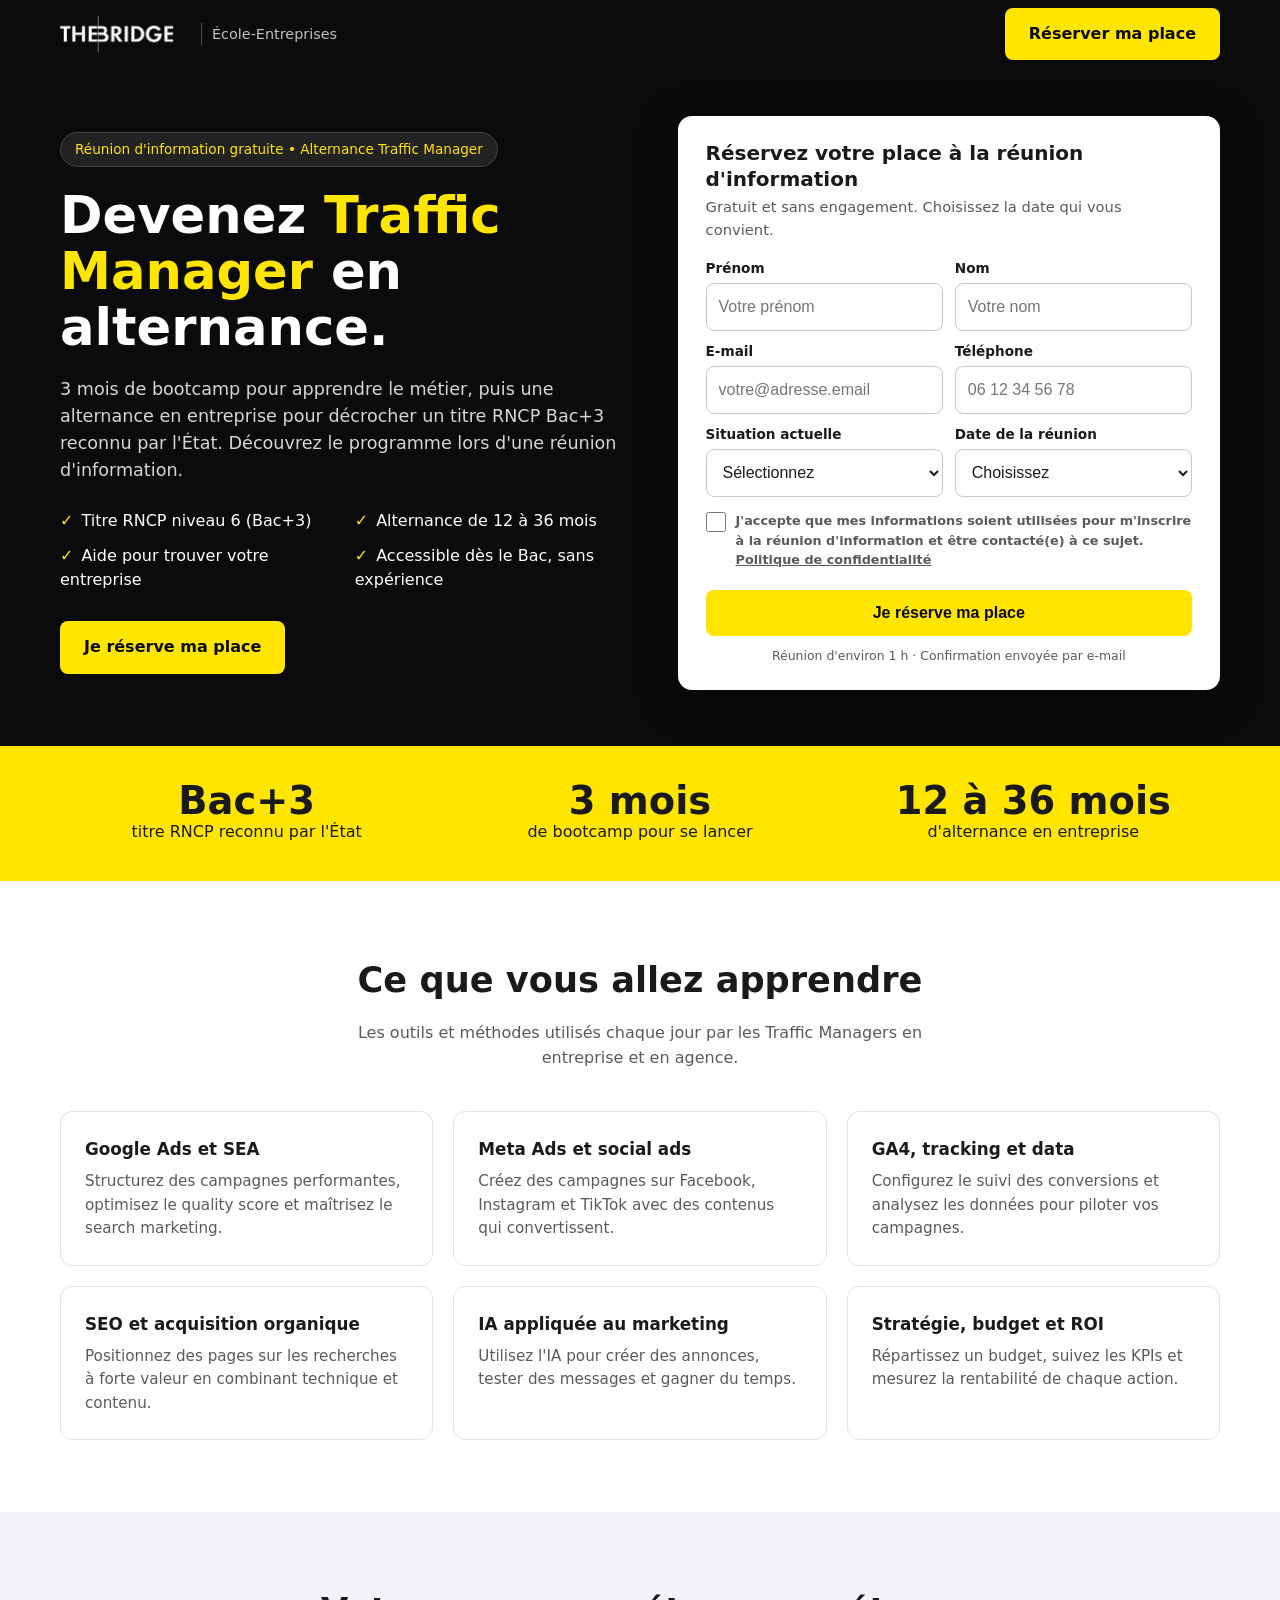
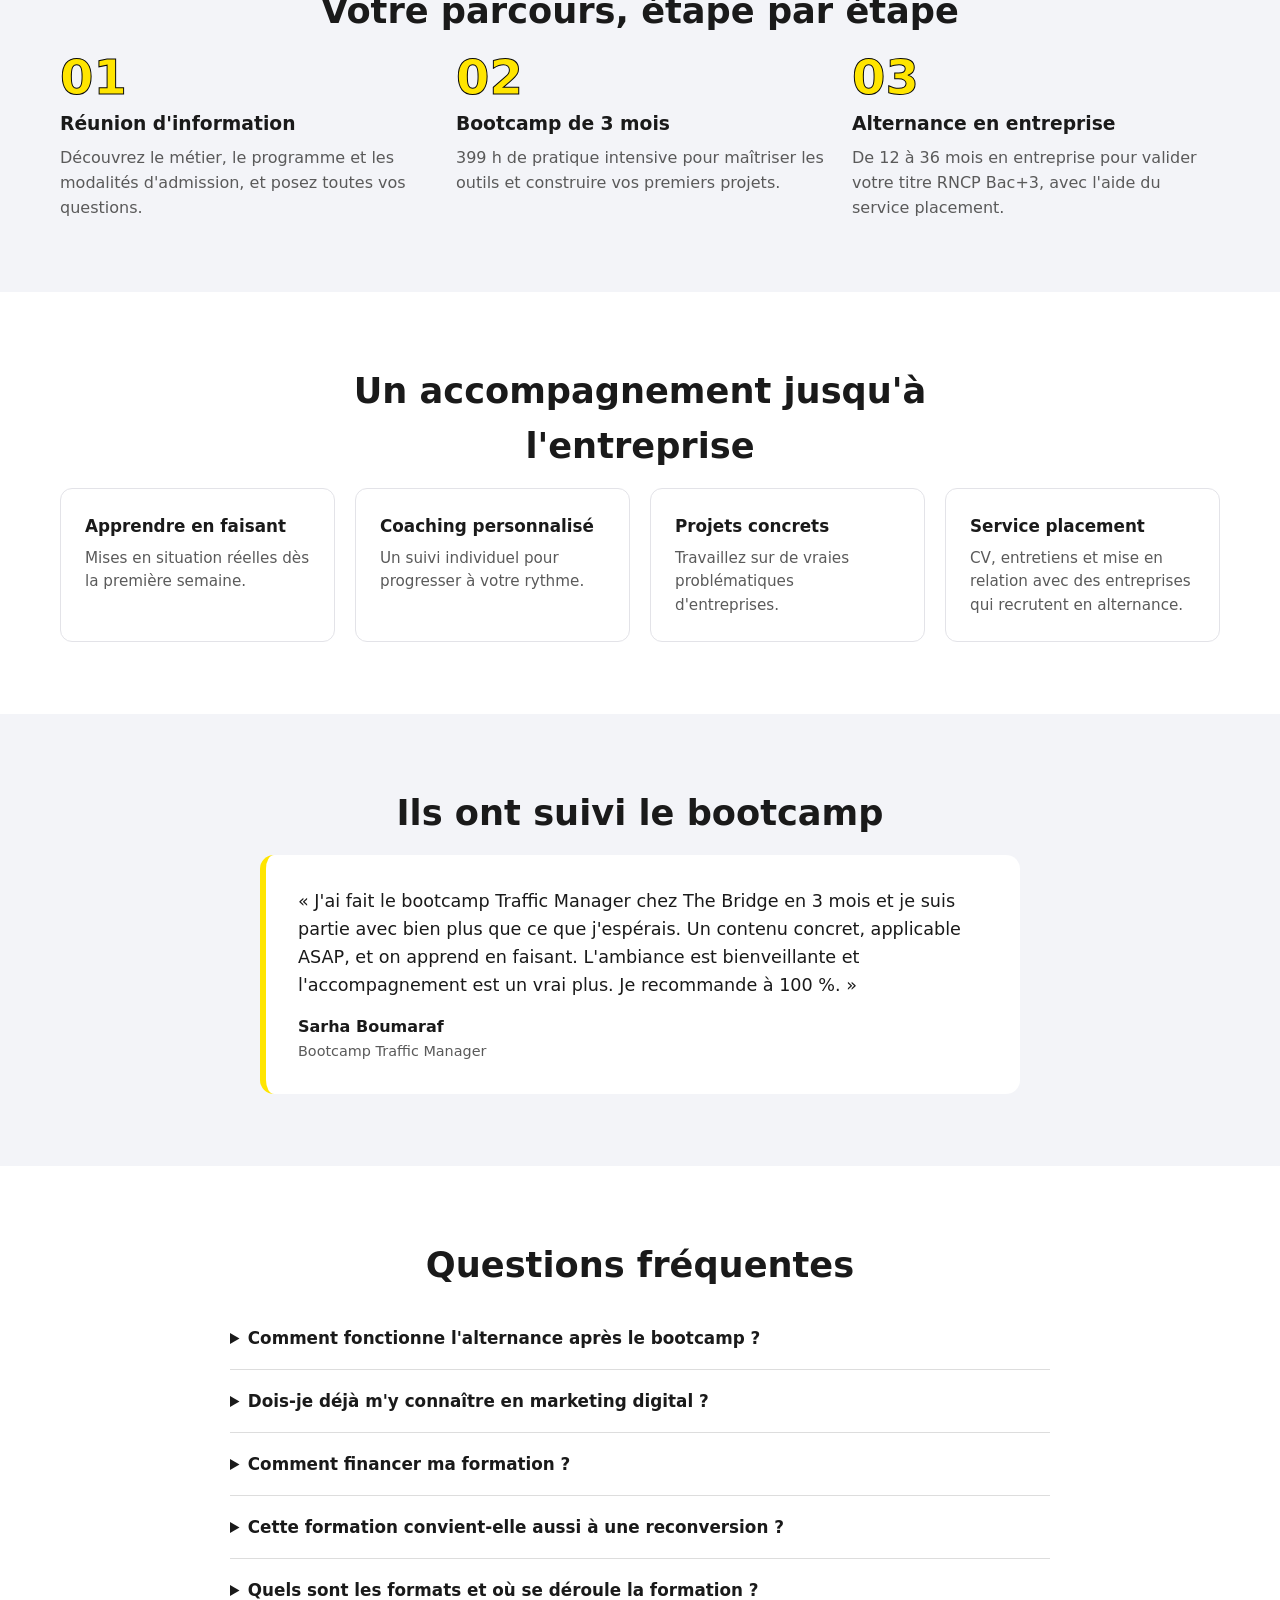
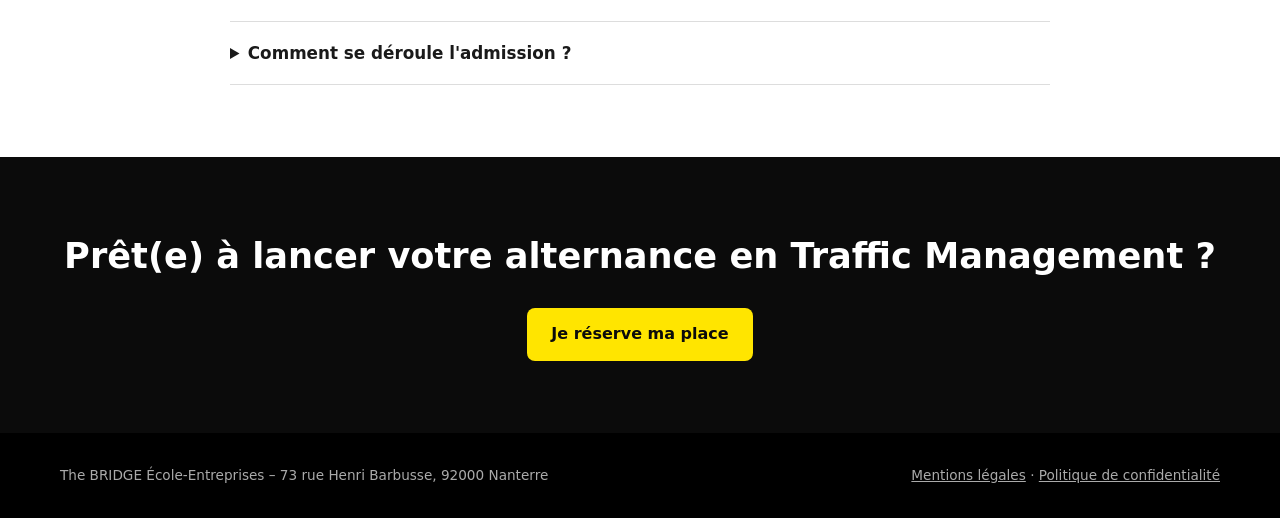
==== index.html @ e99d8b47 "Landing page Alternance Traffic Manager Co-Authored-By: Claude Opus 5.5 <noreply@anthropic.com>" ====
<!doctype html>
<html lang="fr">
<head>
<meta charset="utf-8">
<meta name="viewport" content="width=device-width, initial-scale=1">
<title>Alternance Traffic Manager – Bac+3 RNCP | Réunion d'information The BRIDGE</title>
<meta name="description" content="Devenez Traffic Manager en alternance : bootcamp de 3 mois puis alternance pour un titre RNCP Bac+3. Réservez votre place à la réunion d'information gratuite.">

<!-- TRACKING : remplacer G-XXXXXXXXXX par l'ID Google Analytics (GA4) fourni par l'école.
     Les événements (cta_click, inscription_reunion_info) sont envoyés par script.js via gtag(),
     ou via dataLayer si Google Tag Manager est utilisé à la place.
     RGPD : GA4 et Hotjar ne doivent être activés qu'après consentement (bandeau cookies à prévoir). -->
<!--
<script async src="https://www.googletagmanager.com/gtag/js?id=G-XXXXXXXXXX"></script>
<script>
  window.dataLayer = window.dataLayer || [];
  function gtag(){dataLayer.push(arguments);}
  gtag('js', new Date());
  gtag('config', 'G-XXXXXXXXXX');
</script>
-->
<!-- TRACKING : coller ici le script Hotjar (remplacer 0000000 par l'ID du site) -->

<link rel="stylesheet" href="style.css">
</head>
<body>

<header>
  <div class="wrap">
    <a class="logo" href="#"><img src="images/logo-the-bridge.avif" alt="The BRIDGE" width="127" height="64"><span>École-Entreprises</span></a>
    <a class="btn" href="#inscription" data-track="cta_header">Réserver ma place</a>
  </div>
</header>

<main>
<!-- Textes orientés étudiants / alternance (cible du brief). Arguments à faire valider par l'équipe commerciale. -->
<section class="hero">
  <div class="wrap">
    <div>
      <div class="badge">Réunion d'information gratuite • Alternance Traffic Manager</div>
      <h1>Devenez <em>Traffic Manager</em> en alternance.</h1>
      <p class="lead">3 mois de bootcamp pour apprendre le métier, puis une alternance en entreprise pour décrocher un titre RNCP Bac+3 reconnu par l'État. Découvrez le programme lors d'une réunion d'information.</p>
      <ul class="points">
        <li>Titre RNCP niveau 6 (Bac+3)</li>
        <li>Alternance de 12 à 36 mois</li>
        <li>Aide pour trouver votre entreprise</li>
        <li>Accessible dès le Bac, sans expérience</li>
      </ul>
      <a class="btn" href="#inscription" data-track="cta_hero">Je réserve ma place</a>
    </div>

    <div class="card" id="inscription">
      <div id="formBloc">
        <h2>Réservez votre place à la réunion d'information</h2>
        <p class="sub">Gratuit et sans engagement. Choisissez la date qui vous convient.</p>
        <form id="form" novalidate>
          <div class="row">
            <div><label for="prenom">Prénom</label><input id="prenom" name="prenom" required autocomplete="given-name" placeholder="Votre prénom"></div>
            <div><label for="nom">Nom</label><input id="nom" name="nom" required autocomplete="family-name" placeholder="Votre nom"></div>
          </div>
          <div class="row duo">
            <div><label for="email">E-mail</label><input id="email" name="email" type="email" required autocomplete="email" placeholder="votre@adresse.email"></div>
            <div><label for="tel">Téléphone</label><input id="tel" name="tel" type="tel" required autocomplete="tel" placeholder="06 12 34 56 78"></div>
          </div>
          <div class="row duo">
            <div><label for="situation">Situation actuelle</label>
              <select id="situation" name="situation" required>
                <option value="">Sélectionnez</option>
                <option value="lyceen">Lycéen(ne) / Terminale</option>
                <option value="etudiant">Étudiant(e)</option>
                <option value="jeune_diplome">Jeune diplômé(e)</option>
                <option value="demandeur_emploi">Demandeur(se) d'emploi</option>
                <option value="salarie">Salarié(e)</option>
                <option value="autre">Autre</option>
              </select></div>
            <div><label for="date">Date de la réunion</label>
              <!-- Dates proposées, à valider avec l'école -->
              <select id="date" name="date" required>
                <option value="">Choisissez</option>
                <option value="2026-10-13 18:30">Mardi 13 oct. – 18h30</option>
                <option value="2026-10-17 10:00">Samedi 17 oct. – 10h00</option>
                <option value="2026-10-22 12:30">Jeudi 22 oct. – 12h30</option>
                <option value="2026-10-27 18:30">Mardi 27 oct. – 18h30</option>
                <option value="2026-11-04 18:30">Mercredi 4 nov. – 18h30</option>
                <option value="2026-11-07 10:00">Samedi 7 nov. – 10h00</option>
              </select></div>
          </div>
          <label class="check"><input type="checkbox" id="rgpd" name="rgpd" required> <span>J'accepte que mes informations soient utilisées pour m'inscrire à la réunion d'information et être contacté(e) à ce sujet. <a href="#">Politique de confidentialité</a></span></label>
          <!-- Source du lead (remplis automatiquement depuis l'URL par script.js) -->
          <input type="hidden" name="utm_source">
          <input type="hidden" name="utm_medium">
          <input type="hidden" name="utm_campaign">
          <input type="hidden" name="utm_content">
          <input type="hidden" name="utm_term">
          <input type="hidden" name="gclid">
          <p class="erreur" id="formErreur" role="alert"></p>
          <button class="btn" type="submit">Je réserve ma place</button>
          <p class="mini">Réunion d'environ 1 h · Confirmation envoyée par e-mail</p>
        </form>
      </div>
    </div>
  </div>
</section>

<div class="stats">
  <div class="wrap">
    <div><b>Bac+3</b>titre RNCP reconnu par l'État</div>
    <div><b>3 mois</b>de bootcamp pour se lancer</div>
    <div><b>12 à 36 mois</b>d'alternance en entreprise</div>
  </div>
</div>

<section class="bloc">
  <div class="wrap">
    <h2 class="titre">Ce que vous allez apprendre</h2>
    <p class="intro">Les outils et méthodes utilisés chaque jour par les Traffic Managers en entreprise et en agence.</p>
    <div class="grille">
      <div class="carte"><h3>Google Ads et SEA</h3><p>Structurez des campagnes performantes, optimisez le quality score et maîtrisez le search marketing.</p></div>
      <div class="carte"><h3>Meta Ads et social ads</h3><p>Créez des campagnes sur Facebook, Instagram et TikTok avec des contenus qui convertissent.</p></div>
      <div class="carte"><h3>GA4, tracking et data</h3><p>Configurez le suivi des conversions et analysez les données pour piloter vos campagnes.</p></div>
      <div class="carte"><h3>SEO et acquisition organique</h3><p>Positionnez des pages sur les recherches à forte valeur en combinant technique et contenu.</p></div>
      <div class="carte"><h3>IA appliquée au marketing</h3><p>Utilisez l'IA pour créer des annonces, tester des messages et gagner du temps.</p></div>
      <div class="carte"><h3>Stratégie, budget et ROI</h3><p>Répartissez un budget, suivez les KPIs et mesurez la rentabilité de chaque action.</p></div>
    </div>
  </div>
</section>

<section class="bloc gris">
  <div class="wrap">
    <h2 class="titre">Votre parcours, étape par étape</h2>
    <div class="etapes">
      <div class="etape"><div class="n">01</div><h3>Réunion d'information</h3><p>Découvrez le métier, le programme et les modalités d'admission, et posez toutes vos questions.</p></div>
      <div class="etape"><div class="n">02</div><h3>Bootcamp de 3 mois</h3><p>399 h de pratique intensive pour maîtriser les outils et construire vos premiers projets.</p></div>
      <div class="etape"><div class="n">03</div><h3>Alternance en entreprise</h3><p>De 12 à 36 mois en entreprise pour valider votre titre RNCP Bac+3, avec l'aide du service placement.</p></div>
    </div>
  </div>
</section>

<section class="bloc">
  <div class="wrap">
    <h2 class="titre">Un accompagnement jusqu'à l'entreprise</h2>
    <div class="grille grille-4">
      <div class="carte"><h3>Apprendre en faisant</h3><p>Mises en situation réelles dès la première semaine.</p></div>
      <div class="carte"><h3>Coaching personnalisé</h3><p>Un suivi individuel pour progresser à votre rythme.</p></div>
      <div class="carte"><h3>Projets concrets</h3><p>Travaillez sur de vraies problématiques d'entreprises.</p></div>
      <div class="carte"><h3>Service placement</h3><p>CV, entretiens et mise en relation avec des entreprises qui recrutent en alternance.</p></div>
    </div>
  </div>
</section>

<!-- Témoignage publié sur the-bridge-ecole.fr : reprise à faire valider par l'école -->
<section class="bloc gris temoignage">
  <div class="wrap">
    <h2 class="titre">Ils ont suivi le bootcamp</h2>
    <figure>
      <blockquote>« J'ai fait le bootcamp Traffic Manager chez The Bridge en 3 mois et je suis partie avec bien plus que ce que j'espérais. Un contenu concret, applicable ASAP, et on apprend en faisant. L'ambiance est bienveillante et l'accompagnement est un vrai plus. Je recommande à 100 %. »</blockquote>
      <figcaption><b>Sarha Boumaraf</b>Bootcamp Traffic Manager</figcaption>
    </figure>
  </div>
</section>

<section class="bloc">
  <div class="wrap">
    <h2 class="titre">Questions fréquentes</h2>
    <!-- Réponses rédigées à partir du site the-bridge-ecole.fr (page Formation Traffic Manager & IA), à faire valider par l'école -->
    <details><summary>Comment fonctionne l'alternance après le bootcamp ?</summary><p>Après les 3 mois de bootcamp, vous poursuivez en alternance de 12 à 36 mois pour obtenir un titre RNCP de niveau 6 (Bac+3), ou de 24 mois pour un titre RNCP de niveau 7, reconnus par l'État. Vous alternez entre l'école et une entreprise, et le service placement de l'école vous accompagne dans la recherche de votre entreprise d'accueil.</p></details>
    <details><summary>Dois-je déjà m'y connaître en marketing digital ?</summary><p>Non. Le bootcamp accueille les candidatures de tous les niveaux et aucune compétence technique préalable n'est exigée. Le niveau d'admission est le Bac. Ce qui compte surtout : la curiosité, la capacité d'analyse, l'aisance à l'oral, l'esprit d'équipe et une bonne culture digitale.</p></details>
    <details><summary>Comment financer ma formation ?</summary><p>La formation peut être financée jusqu'à 100 % selon votre situation. Plusieurs dispositifs sont mobilisables : CPF (Compte personnel de formation), AIF et POEI pour les demandeurs d'emploi inscrits à France Travail, CSP en cas de licenciement économique, Transitions Pro pour les salariés qui souhaitent changer de métier, financement personnel (cumulable) ou prêt étudiant à taux avantageux grâce au partenariat avec la Société Générale. Un conseiller étudie avec vous la solution adaptée lors de la réunion d'information.</p></details>
    <details><summary>Cette formation convient-elle aussi à une reconversion ?</summary><p>Oui. Le bootcamp s'adresse aux post-bac, étudiants diplômés, demandeurs d'emploi, personnes en reconversion et freelances, quelle que soit leur expérience professionnelle antérieure.</p></details>
    <details><summary>Quels sont les formats et où se déroule la formation ?</summary><p>Le bootcamp se suit à temps plein (399 h sur 3 mois), en présentiel, à distance ou en hybride. Le campus se situe au 73 rue Henri Barbusse, 92000 Nanterre. Trois rentrées sont proposées chaque année : en février, mai et septembre.</p></details>
    <details><summary>Comment se déroule l'admission ?</summary><p>Vous déposez votre candidature en ligne, puis vous échangez par téléphone avec le service admission. L'école examine votre candidature et vous donne une réponse, puis votre inscription est confirmée après signature du contrat. L'ensemble du processus prend entre 1 et 2 semaines.</p></details>
  </div>
</section>

<section class="final">
  <h2>Prêt(e) à lancer votre alternance en Traffic Management ?</h2>
  <a class="btn" href="#inscription" data-track="cta_final">Je réserve ma place</a>
</section>
</main>

<footer>
  <div class="wrap">
    <div>The BRIDGE École-Entreprises – 73 rue Henri Barbusse, 92000 Nanterre</div>
    <div><a href="#">Mentions légales</a> · <a href="#">Politique de confidentialité</a></div>
  </div>
</footer>

<script src="script.js"></script>
</body>
</html>
---- style.css ----
:root{--noir:#0b0b0b;--jaune:#ffe500;--gris:#f3f4f8;--texte:#1a1a1a;--doux:#5a5a5a}
*{box-sizing:border-box;margin:0;padding:0}
[hidden]{display:none!important}
html{scroll-behavior:smooth;-webkit-text-size-adjust:100%;text-size-adjust:100%}
body{font-family:system-ui,-apple-system,"Segoe UI",Roboto,sans-serif;color:var(--texte);background:#fff;line-height:1.55;overflow-wrap:break-word}
a{color:inherit}
.wrap{max-width:1200px;margin:0 auto;padding:0 20px}
header{background:var(--noir);color:#fff}
header .wrap{display:flex;align-items:center;justify-content:space-between;height:68px}
.logo{display:flex;align-items:center;text-decoration:none;color:#fff}
.logo img{display:block;height:64px;width:auto}
.logo span{font-weight:400;opacity:.75;margin-left:14px;border-left:1px solid #666;padding-left:10px;font-size:.9rem}
.btn{display:inline-block;background:var(--jaune);color:var(--noir);font-weight:700;border:0;border-radius:8px;padding:14px 24px;font-size:1rem;cursor:pointer;text-decoration:none}
.btn:hover{filter:brightness(.95)}
.hero{background:var(--noir);color:#fff;padding:48px 0 56px}
.hero .wrap{display:grid;grid-template-columns:1.05fr 1fr;gap:48px;align-items:center}
.badge{display:inline-block;background:#222;border:1px solid #444;border-radius:999px;padding:6px 14px;font-size:.85rem;color:var(--jaune);margin-bottom:20px}
h1{font-size:clamp(2rem,4.5vw,3.2rem);line-height:1.1;margin-bottom:20px}
h1 em{font-style:normal;color:var(--jaune)}
.hero p.lead{font-size:1.1rem;color:#d6d6d6;margin-bottom:24px;max-width:560px}
.points{list-style:none;display:grid;grid-template-columns:1fr 1fr;gap:10px 20px;margin-bottom:28px}
.points li::before{content:"✓";color:var(--jaune);font-weight:800;margin-right:8px}
.card{background:#fff;color:var(--texte);border-radius:14px;padding:24px 28px;box-shadow:0 10px 40px rgba(0,0,0,.35)}
.card h2{font-size:1.25rem;line-height:1.3;margin-bottom:4px}
.card .sub{color:var(--doux);font-size:.92rem;margin-bottom:6px}
label{display:block;font-size:.85rem;font-weight:600;margin:10px 0 4px}
input,select{width:100%;padding:12px;border:1px solid #c9c9c9;border-radius:8px;font-size:16px;background:#fff;color:var(--texte);min-height:48px}
input:focus,select:focus{outline:2px solid var(--jaune);border-color:var(--noir)}
.row{display:grid;grid-template-columns:1fr 1fr;gap:12px}
.check{display:flex;gap:10px;align-items:flex-start;font-size:.8rem;color:var(--doux);margin-top:14px}
.check input{width:20px;height:20px;min-height:0;flex-shrink:0;margin-top:1px}
input[aria-invalid="true"],select[aria-invalid="true"]{border-color:#c0392b}
.check:has(input[aria-invalid="true"]){color:#c0392b}
.erreur{color:#c0392b;font-size:.85rem;margin-top:12px}
.erreur:empty{display:none}
.card .btn{width:100%;margin-top:16px}
.card .btn:disabled{opacity:.6;cursor:wait}
.mini{font-size:.78rem;color:var(--doux);margin-top:10px;text-align:center}
.stats{background:var(--jaune)}
.stats .wrap{display:grid;grid-template-columns:repeat(3,1fr);gap:20px;padding:36px 20px;text-align:center}
.stats b{display:block;font-size:2.4rem;line-height:1}
section.bloc{padding:72px 0}
section.bloc.gris{background:var(--gris)}
h2.titre{text-align:center;font-size:clamp(1.6rem,3vw,2.2rem);max-width:760px;margin:0 auto 14px}
p.intro{text-align:center;color:var(--doux);max-width:640px;margin:0 auto 40px}
.grille{display:grid;grid-template-columns:repeat(3,1fr);gap:20px}
.grille-4{grid-template-columns:repeat(auto-fit,minmax(220px,1fr))}
.carte{background:#fff;border:1px solid #e3e3e8;border-radius:12px;padding:24px}
.gris .carte{border-color:transparent}
.carte h3{font-size:1.05rem;margin-bottom:8px}
.carte p{color:var(--doux);font-size:.95rem}
.etapes{display:grid;grid-template-columns:repeat(3,1fr);gap:28px}
.etape .n{font-size:3rem;font-weight:800;color:var(--jaune);-webkit-text-stroke:1px var(--noir);line-height:1}
.etape h3{margin:8px 0}
.etape p{color:var(--doux)}
details{border-bottom:1px solid #ddd;padding:18px 0;max-width:820px;margin:0 auto}
summary{cursor:pointer;font-weight:600;font-size:1.05rem}
details p{margin-top:10px;color:var(--doux)}
.final{background:var(--noir);color:#fff;text-align:center;padding:72px 20px}
.final h2{font-size:clamp(1.6rem,3vw,2.2rem);margin-bottom:24px}
/* Témoignage */
.temoignage figure{max-width:760px;margin:0 auto;background:#fff;border-radius:14px;padding:32px;border-left:6px solid var(--jaune)}
.temoignage blockquote{font-size:1.1rem;line-height:1.6;margin-bottom:16px}
.temoignage figcaption{color:var(--doux);font-size:.9rem}
.temoignage figcaption b{display:block;color:var(--texte);font-size:1rem}
/* Page merci */
.merci-page{background:var(--noir);padding:56px 0 72px;min-height:calc(100vh - 68px - 90px)}
.merci-card{max-width:640px;margin:0 auto;text-align:center}
.merci-icone{width:64px;height:64px;border-radius:50%;background:var(--jaune);font-size:2rem;font-weight:800;line-height:64px;margin:0 auto 16px}
.merci-card h1{font-size:clamp(1.5rem,4vw,2rem);margin-bottom:16px}
.merci-card p{color:var(--doux);margin-bottom:12px}
.merci-date{font-size:1.1rem}
.merci-date b{color:var(--texte)}
.merci-card h2{font-size:1.1rem;margin:28px 0 10px}
.merci-liste{text-align:left;max-width:460px;margin:0 auto 8px;padding-left:20px;color:var(--doux)}
.merci-liste li{margin-bottom:6px}
footer{background:#000;color:#aaa;font-size:.85rem;padding:32px 0}
footer .wrap{display:flex;justify-content:space-between;flex-wrap:wrap;gap:12px}
/* Tablette et grand téléphone */
@media (max-width:860px){
 header{position:sticky;top:0;z-index:10;box-shadow:0 2px 12px rgba(0,0,0,.3)}
 header .wrap{height:60px;gap:12px}
 header .btn{padding:10px 14px;font-size:.9rem;white-space:nowrap}
 #inscription{scroll-margin-top:76px}
 .hero{padding:40px 0 48px}
 .hero .wrap{grid-template-columns:1fr;gap:32px}
 .grille,.grille-4{grid-template-columns:repeat(2,1fr)}
 .etapes,.stats .wrap{grid-template-columns:1fr}
 .stats .wrap{gap:24px;padding:28px 20px}
 section.bloc{padding:56px 0}
 p.intro{margin-bottom:28px}
 .final{padding:56px 20px}
}
/* Téléphone */
@media (max-width:600px){
 .wrap{padding:0 16px}
 .logo span{display:none}
 .logo img{height:54px}
 .duo{grid-template-columns:1fr;gap:0}
 .badge{font-size:.78rem}
 .hero p.lead{font-size:1rem}
 .points{grid-template-columns:1fr}
 .hero .btn{display:block;text-align:center}
 .card{padding:20px 16px;border-radius:12px}
 .grille,.grille-4{grid-template-columns:1fr}
 .grille{gap:14px}
 .carte{padding:20px}
 .etapes{gap:24px}
 .etape .n{font-size:2.4rem}
 .stats b{font-size:2rem}
 section.bloc{padding:44px 0}
 summary{font-size:1rem}
 .final{padding:44px 16px}
 .final .btn{display:block}
 .temoignage figure{padding:22px 18px}
 .temoignage blockquote{font-size:1rem}
 .merci-page{padding:32px 0 48px}
 footer .wrap{flex-direction:column;text-align:center}
 footer a{display:inline-block;padding:6px 0}
}
/* Petit téléphone (iPhone SE, anciens Android) */
@media (max-width:360px){
 .row{grid-template-columns:1fr;gap:0}
 header .btn{padding:9px 10px;font-size:.82rem}
 .logo img{height:46px}
}
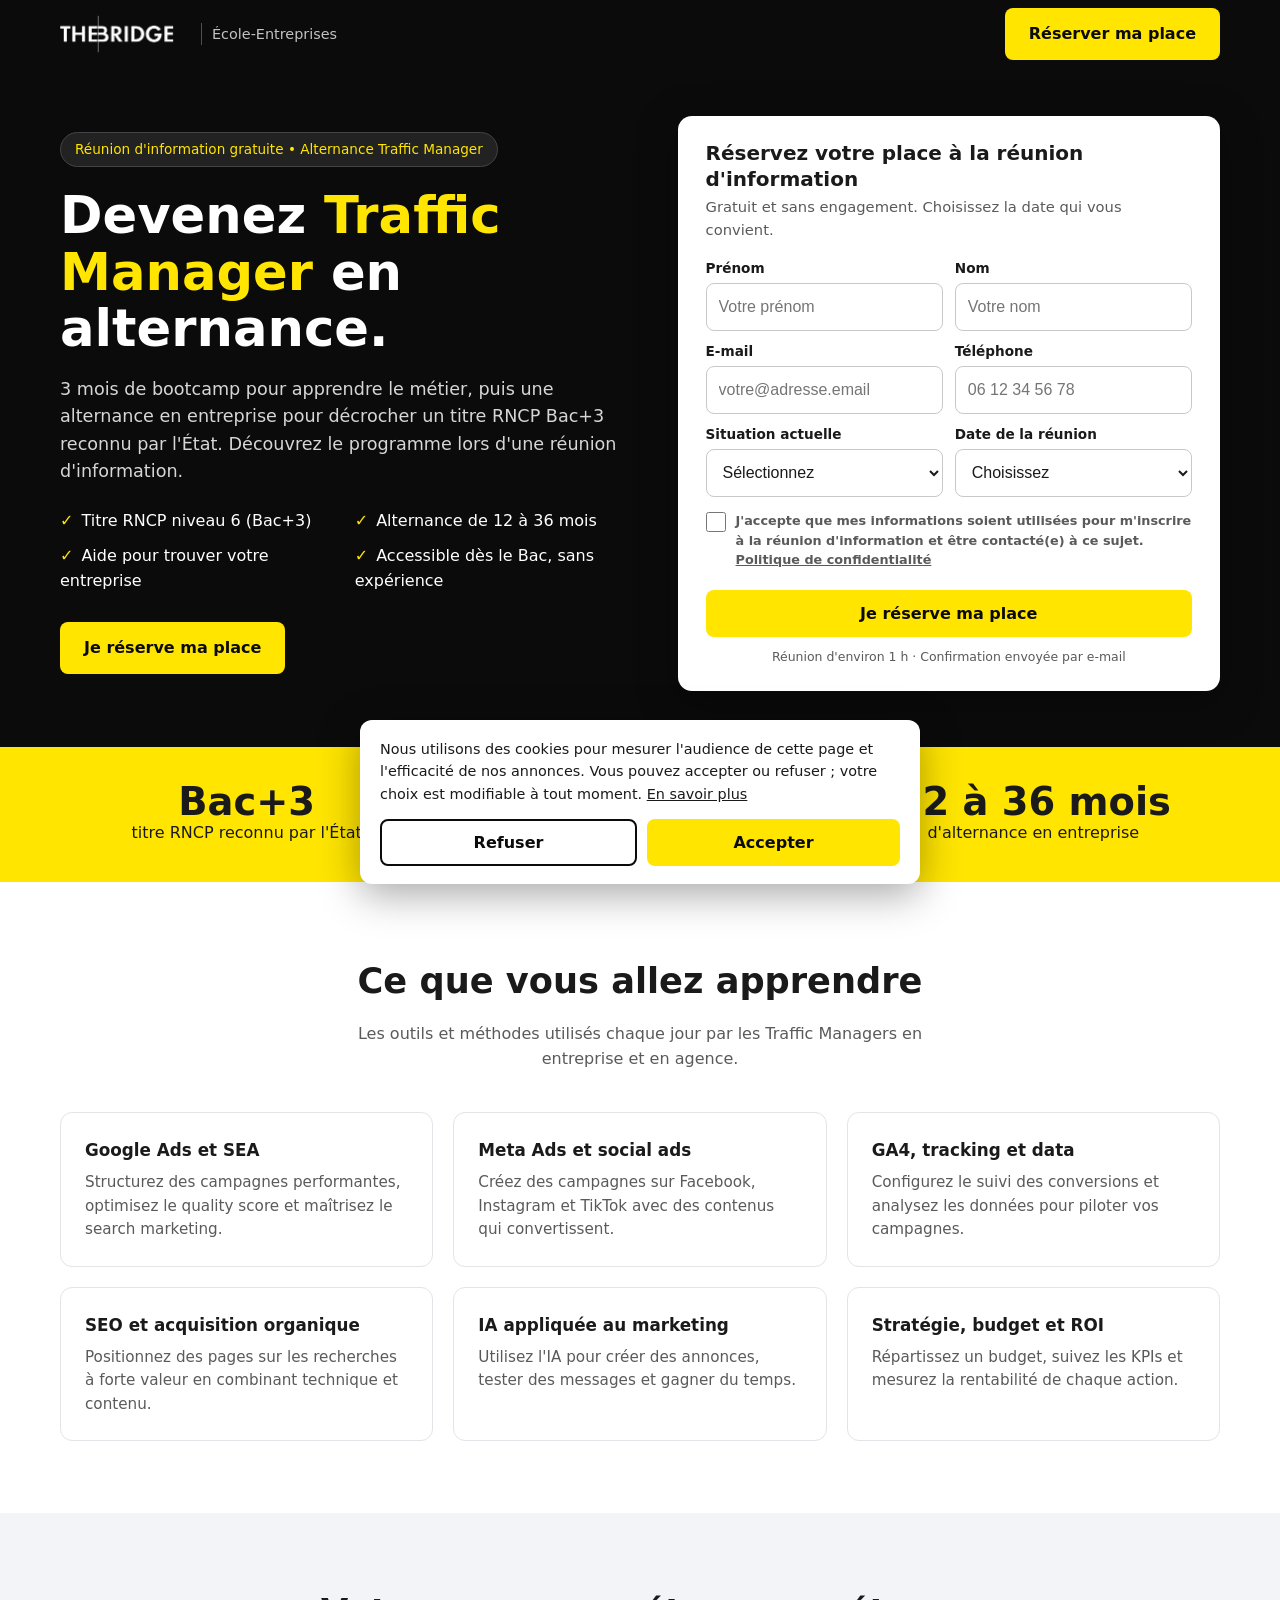
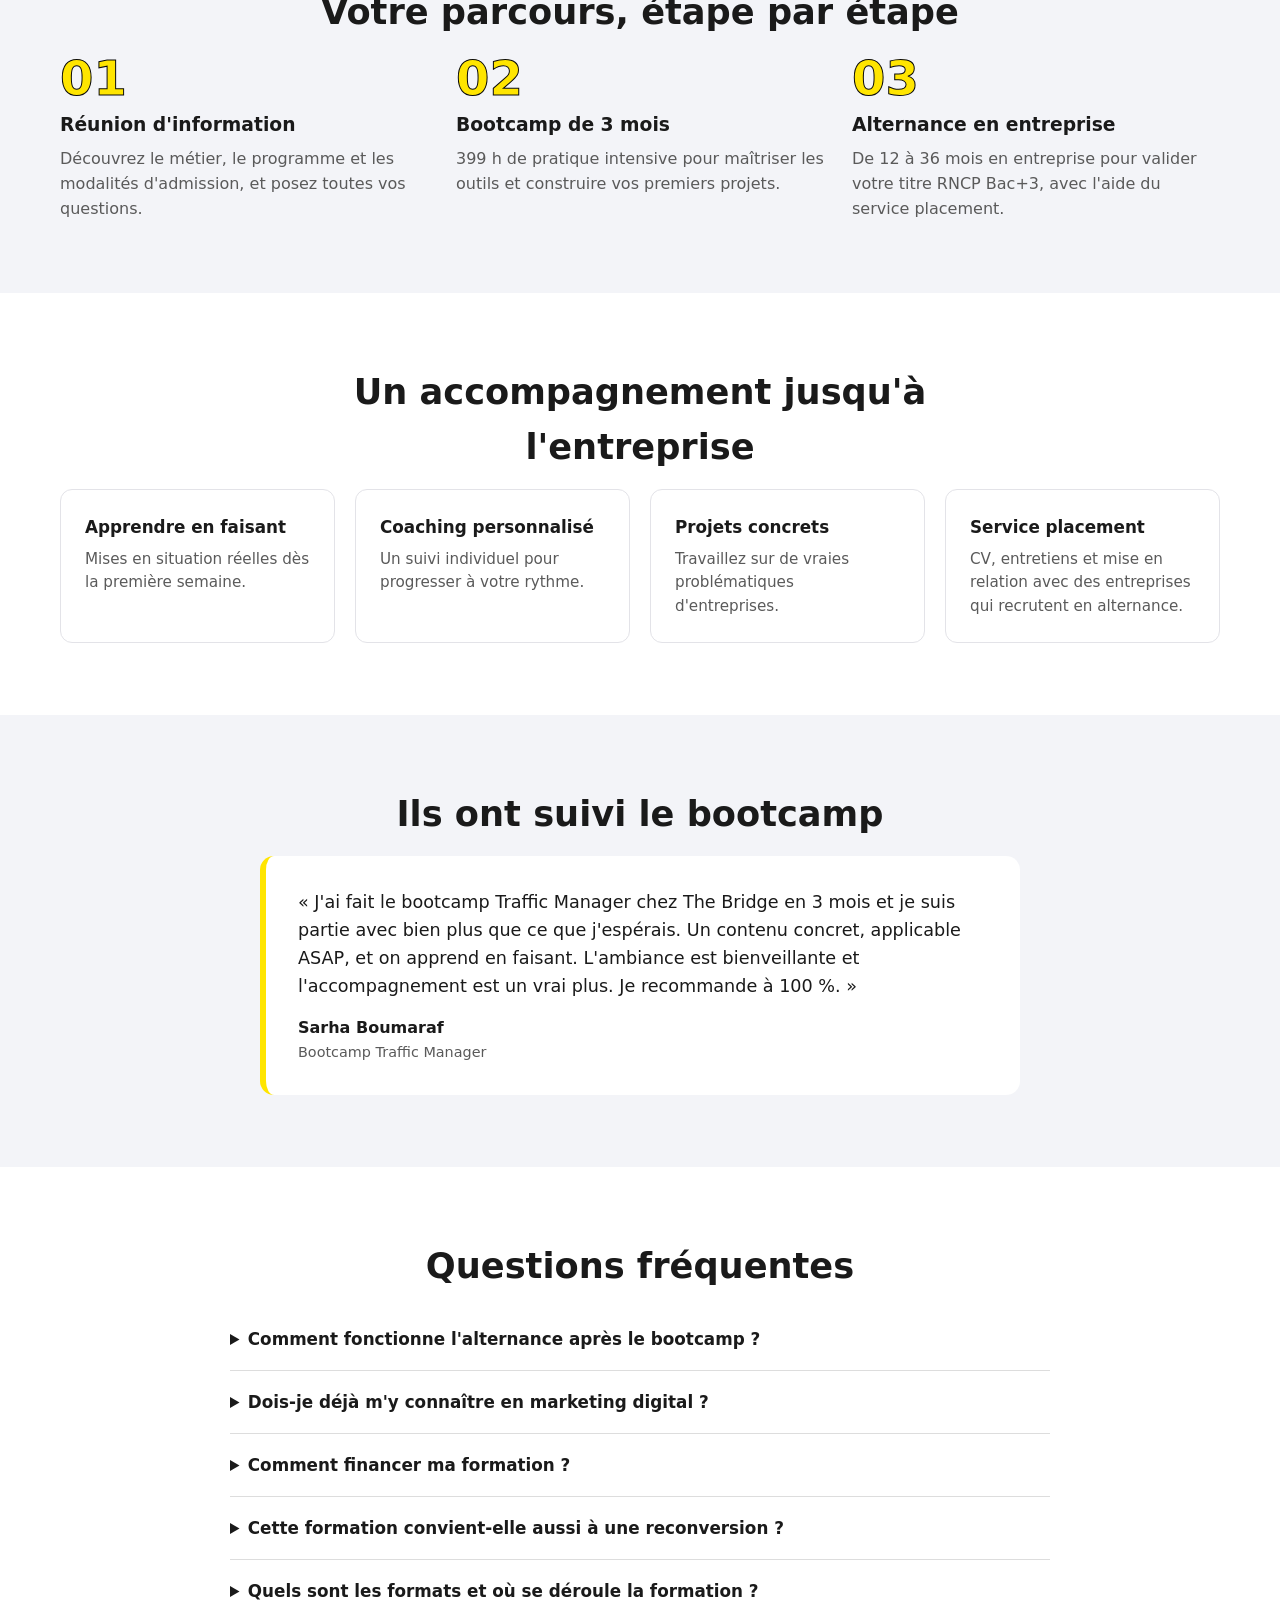
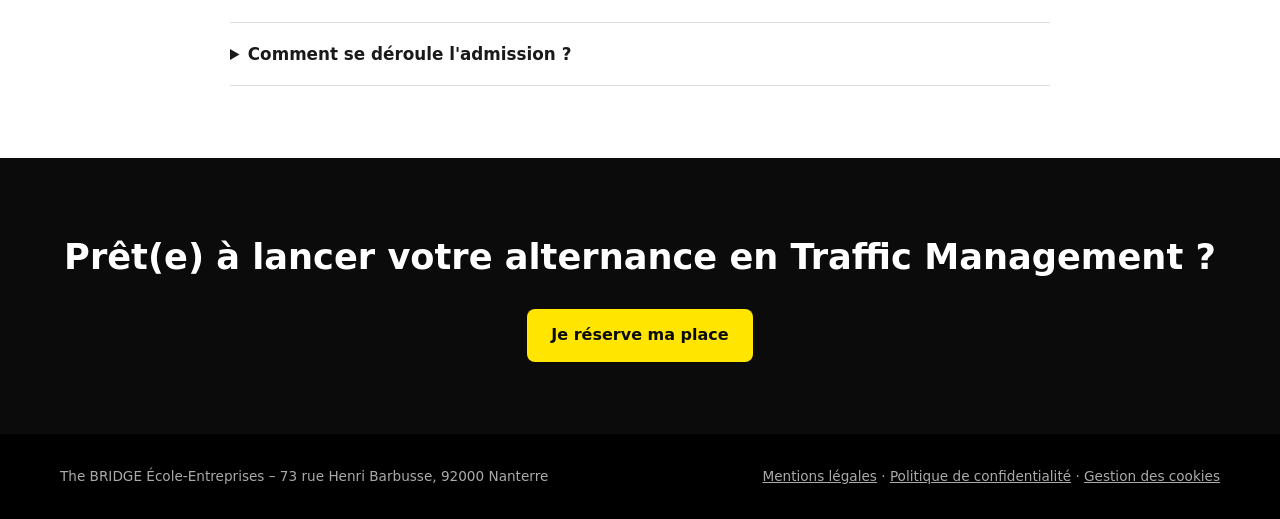
==== commit d8f84f5b: "Pages légales, bandeau cookies (Consent Mode v2) et config tracking Co-Authored-By: Claude Opus 5.5 " ====
--- a/index.html
+++ b/index.html
@@ -6,20 +6,8 @@
 <title>Alternance Traffic Manager – Bac+3 RNCP | Réunion d'information The BRIDGE</title>
 <meta name="description" content="Devenez Traffic Manager en alternance : bootcamp de 3 mois puis alternance pour un titre RNCP Bac+3. Réservez votre place à la réunion d'information gratuite.">
 
-<!-- TRACKING : remplacer G-XXXXXXXXXX par l'ID Google Analytics (GA4) fourni par l'école.
-     Les événements (cta_click, inscription_reunion_info) sont envoyés par script.js via gtag(),
-     ou via dataLayer si Google Tag Manager est utilisé à la place.
-     RGPD : GA4 et Hotjar ne doivent être activés qu'après consentement (bandeau cookies à prévoir). -->
-<!--
-<script async src="https://www.googletagmanager.com/gtag/js?id=G-XXXXXXXXXX"></script>
-<script>
-  window.dataLayer = window.dataLayer || [];
-  function gtag(){dataLayer.push(arguments);}
-  gtag('js', new Date());
-  gtag('config', 'G-XXXXXXXXXX');
-</script>
--->
-<!-- TRACKING : coller ici le script Hotjar (remplacer 0000000 par l'ID du site) -->
+<!-- TRACKING : GA4, Google Ads et Hotjar se configurent dans consent.js (bandeau cookies + Consent Mode v2) -->
+<script src="consent.js"></script>
 
 <link rel="stylesheet" href="style.css">
 </head>
@@ -85,7 +73,7 @@
                 <option value="2026-11-07 10:00">Samedi 7 nov. – 10h00</option>
               </select></div>
           </div>
-          <label class="check"><input type="checkbox" id="rgpd" name="rgpd" required> <span>J'accepte que mes informations soient utilisées pour m'inscrire à la réunion d'information et être contacté(e) à ce sujet. <a href="#">Politique de confidentialité</a></span></label>
+          <label class="check"><input type="checkbox" id="rgpd" name="rgpd" required> <span>J'accepte que mes informations soient utilisées pour m'inscrire à la réunion d'information et être contacté(e) à ce sujet. <a href="confidentialite.html" target="_blank">Politique de confidentialité</a></span></label>
           <!-- Source du lead (remplis automatiquement depuis l'URL par script.js) -->
           <input type="hidden" name="utm_source">
           <input type="hidden" name="utm_medium">
@@ -181,7 +169,7 @@
 <footer>
   <div class="wrap">
     <div>The BRIDGE École-Entreprises – 73 rue Henri Barbusse, 92000 Nanterre</div>
-    <div><a href="#">Mentions légales</a> · <a href="#">Politique de confidentialité</a></div>
+    <div><a href="mentions-legales.html">Mentions légales</a> · <a href="confidentialite.html">Politique de confidentialité</a> · <a href="#" data-cookies>Gestion des cookies</a></div>
   </div>
 </footer>
 
--- a/style.css
+++ b/style.css
@@ -10,7 +10,7 @@
 .logo{display:flex;align-items:center;text-decoration:none;color:#fff}
 .logo img{display:block;height:64px;width:auto}
 .logo span{font-weight:400;opacity:.75;margin-left:14px;border-left:1px solid #666;padding-left:10px;font-size:.9rem}
-.btn{display:inline-block;background:var(--jaune);color:var(--noir);font-weight:700;border:0;border-radius:8px;padding:14px 24px;font-size:1rem;cursor:pointer;text-decoration:none}
+.btn{font-family:inherit;display:inline-block;background:var(--jaune);color:var(--noir);font-weight:700;border:0;border-radius:8px;padding:14px 24px;font-size:1rem;cursor:pointer;text-decoration:none}
 .btn:hover{filter:brightness(.95)}
 .hero{background:var(--noir);color:#fff;padding:48px 0 56px}
 .hero .wrap{display:grid;grid-template-columns:1.05fr 1fr;gap:48px;align-items:center}
@@ -74,6 +74,20 @@
 .merci-card h2{font-size:1.1rem;margin:28px 0 10px}
 .merci-liste{text-align:left;max-width:460px;margin:0 auto 8px;padding-left:20px;color:var(--doux)}
 .merci-liste li{margin-bottom:6px}
+/* Bandeau cookies */
+.cookies{position:fixed;left:16px;right:16px;bottom:calc(16px + env(safe-area-inset-bottom,0px));z-index:50;max-width:560px;margin:0 auto;background:#fff;color:var(--texte);border-radius:12px;padding:18px 20px;box-shadow:0 10px 40px rgba(0,0,0,.35);font-size:.9rem}
+.cookies p{margin-bottom:14px}
+.cookies-boutons{display:flex;gap:10px}
+.cookies-boutons .btn{flex:1;padding:12px 16px}
+.btn-secondaire{background:#fff;border:2px solid var(--noir)}
+/* Pages légales */
+.legal{padding:48px 0 72px}
+.legal .wrap{max-width:820px}
+.legal h1{font-size:clamp(1.8rem,4vw,2.4rem);margin-bottom:24px}
+.legal h2{font-size:1.2rem;margin:28px 0 8px}
+.legal p,.legal li{color:var(--doux);margin-bottom:8px}
+.legal ul{padding-left:22px}
+.legal a{color:var(--texte)}
 footer{background:#000;color:#aaa;font-size:.85rem;padding:32px 0}
 footer .wrap{display:flex;justify-content:space-between;flex-wrap:wrap;gap:12px}
 /* Tablette et grand téléphone */
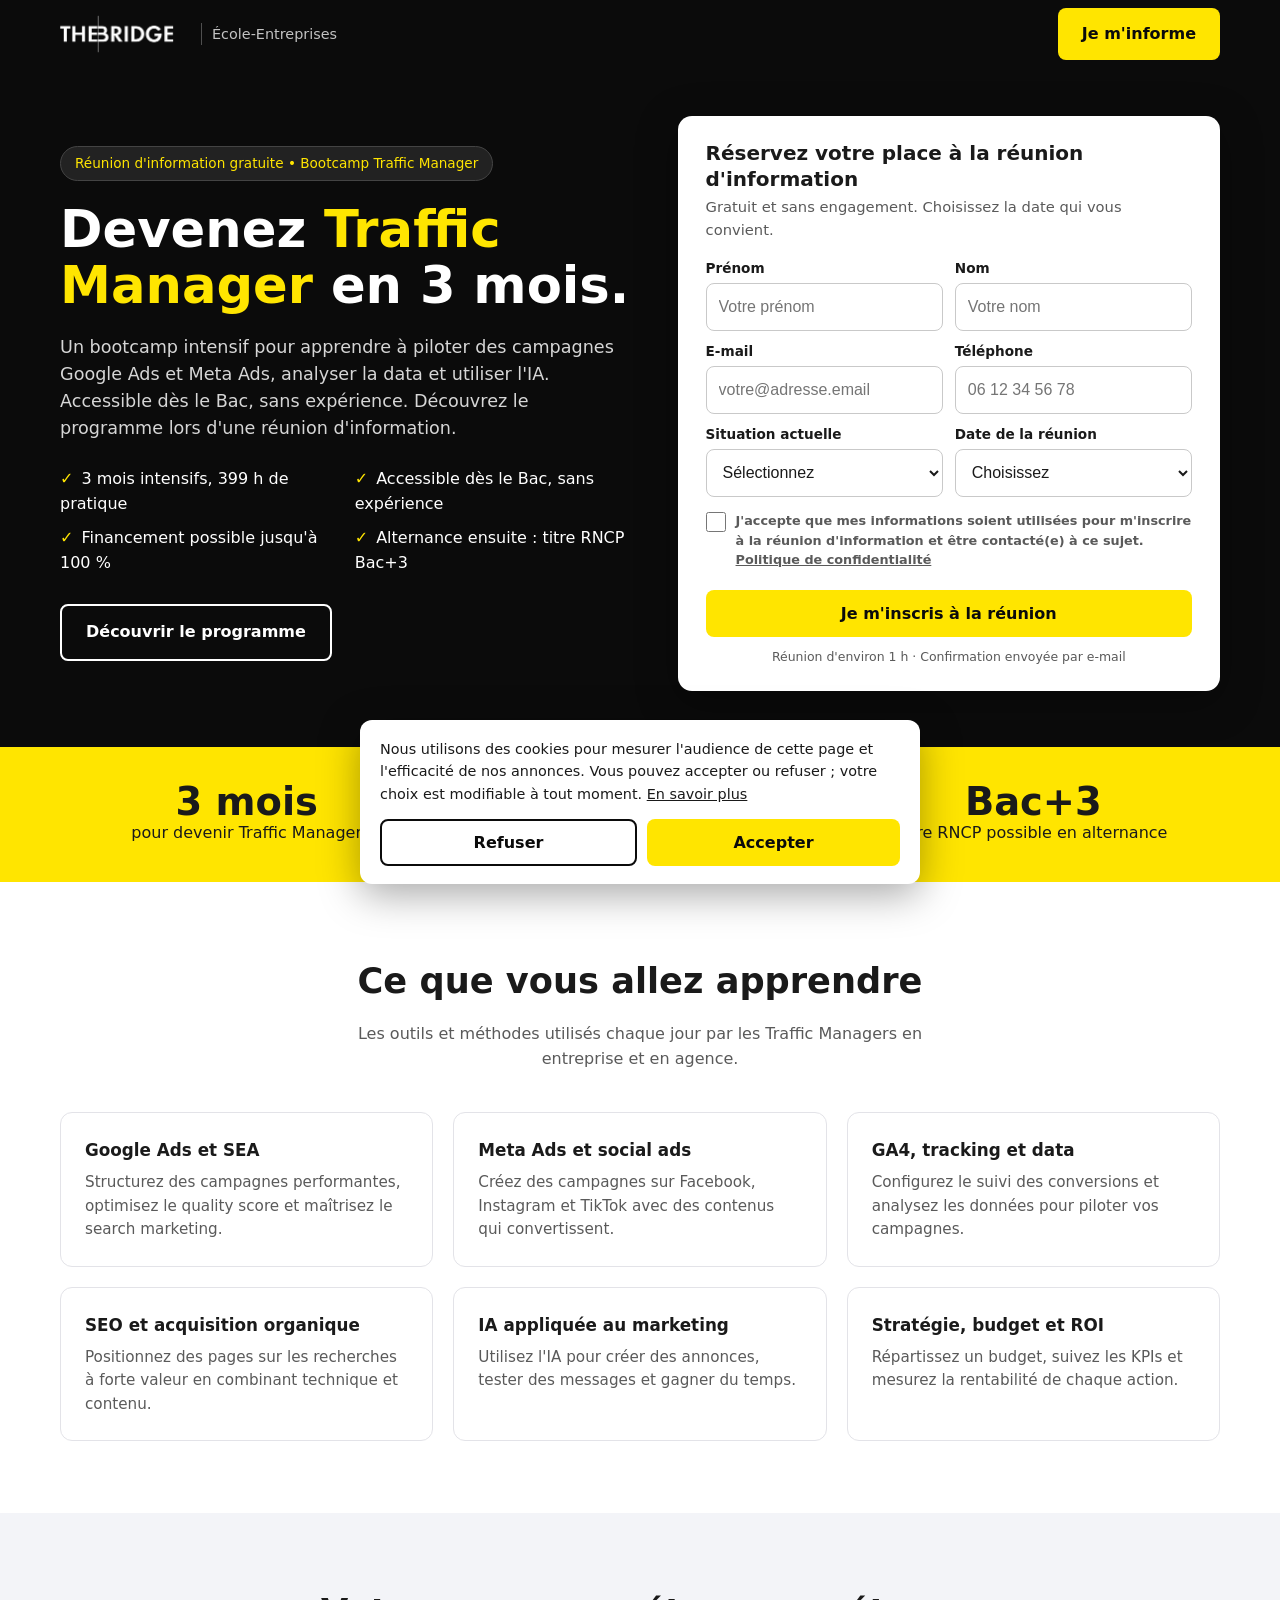
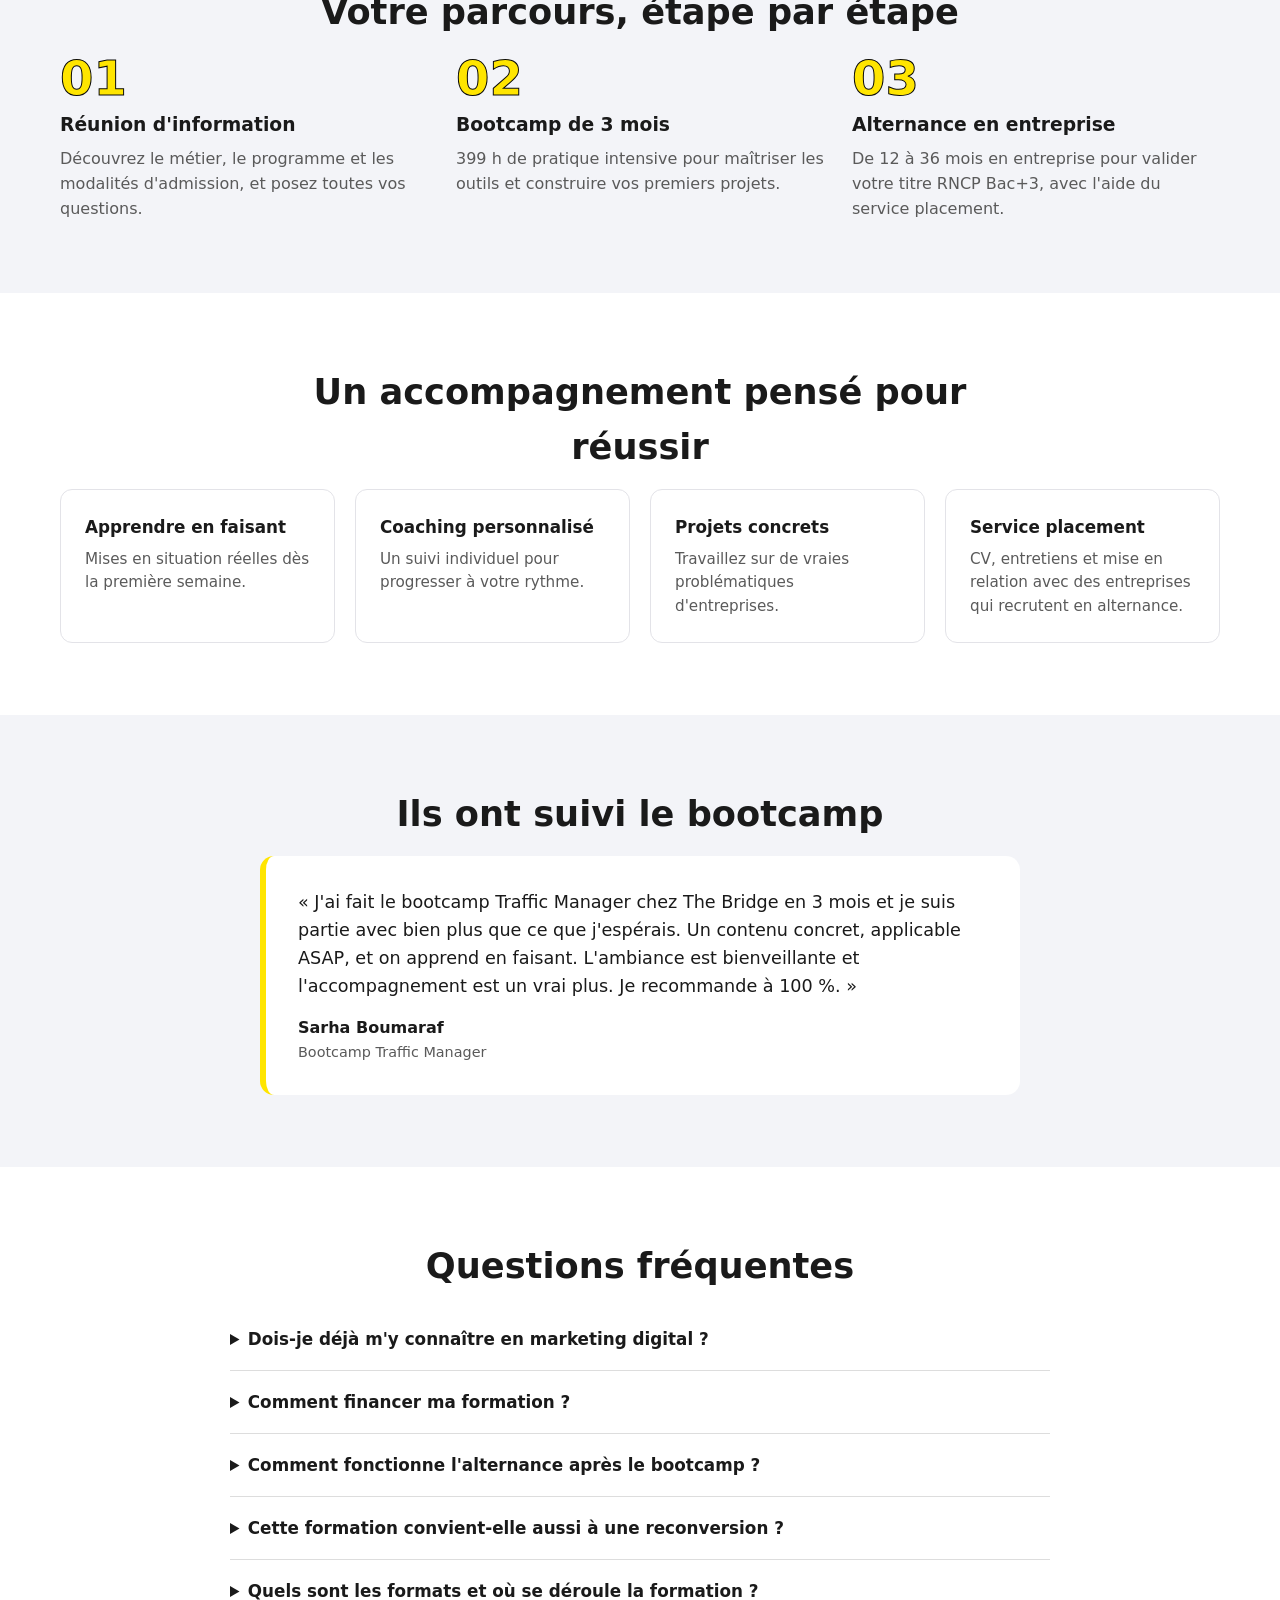
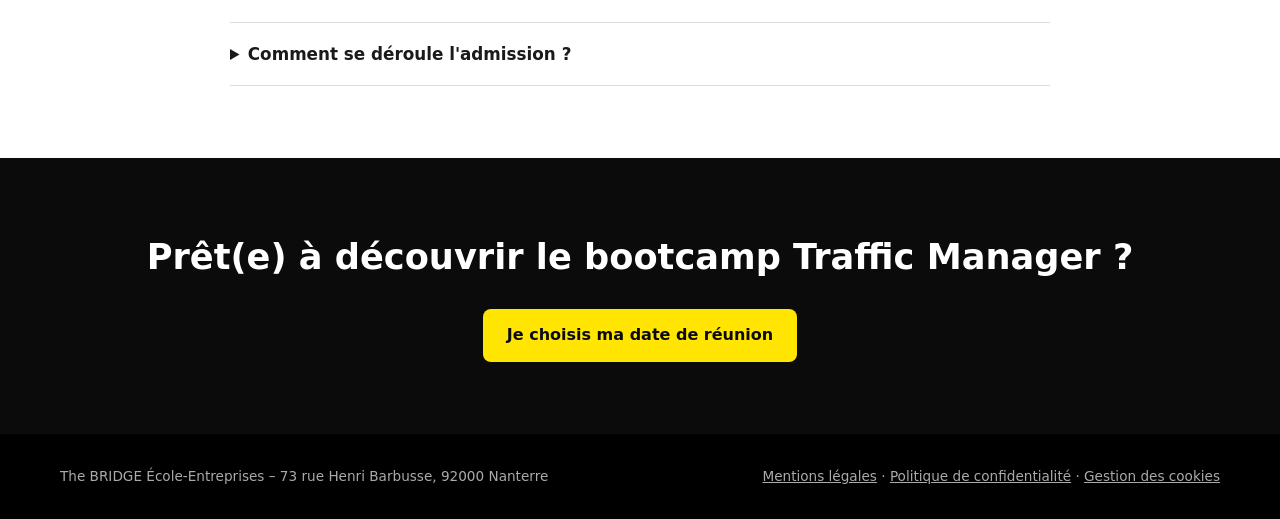
==== commit fecca0a0: "Recentrage sur le Bootcamp Traffic Manager et boutons variés Co-Authored-By: Claude Opus 5.5 <norepl" ====
--- a/index.html
+++ b/index.html
@@ -3,8 +3,8 @@
 <head>
 <meta charset="utf-8">
 <meta name="viewport" content="width=device-width, initial-scale=1">
-<title>Alternance Traffic Manager – Bac+3 RNCP | Réunion d'information The BRIDGE</title>
-<meta name="description" content="Devenez Traffic Manager en alternance : bootcamp de 3 mois puis alternance pour un titre RNCP Bac+3. Réservez votre place à la réunion d'information gratuite.">
+<title>Bootcamp Traffic Manager en 3 mois | Réunion d'information The BRIDGE</title>
+<meta name="description" content="Bootcamp Traffic Manager : 3 mois intensifs pour apprendre Google Ads, Meta Ads, GA4 et l'IA, accessible dès le Bac. Inscrivez-vous à la réunion d'information gratuite.">
 
 <!-- TRACKING : GA4, Google Ads et Hotjar se configurent dans consent.js (bandeau cookies + Consent Mode v2) -->
 <script src="consent.js"></script>
@@ -16,25 +16,25 @@
 <header>
   <div class="wrap">
     <a class="logo" href="#"><img src="images/logo-the-bridge.avif" alt="The BRIDGE" width="127" height="64"><span>École-Entreprises</span></a>
-    <a class="btn" href="#inscription" data-track="cta_header">Réserver ma place</a>
+    <a class="btn" href="#inscription" data-track="cta_header">Je m'informe</a>
   </div>
 </header>
 
 <main>
-<!-- Textes orientés étudiants / alternance (cible du brief). Arguments à faire valider par l'équipe commerciale. -->
+<!-- Offre mise en avant : Bootcamp Traffic Manager (objectif du groupe 2), alternance présentée comme suite possible. Arguments à faire valider par l'équipe commerciale. -->
 <section class="hero">
   <div class="wrap">
     <div>
-      <div class="badge">Réunion d'information gratuite • Alternance Traffic Manager</div>
-      <h1>Devenez <em>Traffic Manager</em> en alternance.</h1>
-      <p class="lead">3 mois de bootcamp pour apprendre le métier, puis une alternance en entreprise pour décrocher un titre RNCP Bac+3 reconnu par l'État. Découvrez le programme lors d'une réunion d'information.</p>
+      <div class="badge">Réunion d'information gratuite • Bootcamp Traffic Manager</div>
+      <h1>Devenez <em>Traffic Manager</em> en 3 mois.</h1>
+      <p class="lead">Un bootcamp intensif pour apprendre à piloter des campagnes Google Ads et Meta Ads, analyser la data et utiliser l'IA. Accessible dès le Bac, sans expérience. Découvrez le programme lors d'une réunion d'information.</p>
       <ul class="points">
-        <li>Titre RNCP niveau 6 (Bac+3)</li>
-        <li>Alternance de 12 à 36 mois</li>
-        <li>Aide pour trouver votre entreprise</li>
+        <li>3 mois intensifs, 399 h de pratique</li>
         <li>Accessible dès le Bac, sans expérience</li>
+        <li>Financement possible jusqu'à 100 %</li>
+        <li>Alternance ensuite : titre RNCP Bac+3</li>
       </ul>
-      <a class="btn" href="#inscription" data-track="cta_hero">Je réserve ma place</a>
+      <a class="btn btn-contour" href="#programme" data-track="cta_programme">Découvrir le programme</a>
     </div>
 
     <div class="card" id="inscription">
@@ -82,7 +82,7 @@
           <input type="hidden" name="utm_term">
           <input type="hidden" name="gclid">
           <p class="erreur" id="formErreur" role="alert"></p>
-          <button class="btn" type="submit">Je réserve ma place</button>
+          <button class="btn" type="submit">Je m'inscris à la réunion</button>
           <p class="mini">Réunion d'environ 1 h · Confirmation envoyée par e-mail</p>
         </form>
       </div>
@@ -92,13 +92,13 @@
 
 <div class="stats">
   <div class="wrap">
-    <div><b>Bac+3</b>titre RNCP reconnu par l'État</div>
-    <div><b>3 mois</b>de bootcamp pour se lancer</div>
-    <div><b>12 à 36 mois</b>d'alternance en entreprise</div>
+    <div><b>3 mois</b>pour devenir Traffic Manager</div>
+    <div><b>399 h</b>de pratique sur des projets concrets</div>
+    <div><b>Bac+3</b>titre RNCP possible en alternance</div>
   </div>
 </div>
 
-<section class="bloc">
+<section class="bloc" id="programme">
   <div class="wrap">
     <h2 class="titre">Ce que vous allez apprendre</h2>
     <p class="intro">Les outils et méthodes utilisés chaque jour par les Traffic Managers en entreprise et en agence.</p>
@@ -113,7 +113,7 @@
   </div>
 </section>
 
-<section class="bloc gris">
+<section class="bloc gris" id="parcours">
   <div class="wrap">
     <h2 class="titre">Votre parcours, étape par étape</h2>
     <div class="etapes">
@@ -126,7 +126,7 @@
 
 <section class="bloc">
   <div class="wrap">
-    <h2 class="titre">Un accompagnement jusqu'à l'entreprise</h2>
+    <h2 class="titre">Un accompagnement pensé pour réussir</h2>
     <div class="grille grille-4">
       <div class="carte"><h3>Apprendre en faisant</h3><p>Mises en situation réelles dès la première semaine.</p></div>
       <div class="carte"><h3>Coaching personnalisé</h3><p>Un suivi individuel pour progresser à votre rythme.</p></div>
@@ -147,13 +147,13 @@
   </div>
 </section>
 
-<section class="bloc">
+<section class="bloc" id="faq">
   <div class="wrap">
     <h2 class="titre">Questions fréquentes</h2>
     <!-- Réponses rédigées à partir du site the-bridge-ecole.fr (page Formation Traffic Manager & IA), à faire valider par l'école -->
-    <details><summary>Comment fonctionne l'alternance après le bootcamp ?</summary><p>Après les 3 mois de bootcamp, vous poursuivez en alternance de 12 à 36 mois pour obtenir un titre RNCP de niveau 6 (Bac+3), ou de 24 mois pour un titre RNCP de niveau 7, reconnus par l'État. Vous alternez entre l'école et une entreprise, et le service placement de l'école vous accompagne dans la recherche de votre entreprise d'accueil.</p></details>
     <details><summary>Dois-je déjà m'y connaître en marketing digital ?</summary><p>Non. Le bootcamp accueille les candidatures de tous les niveaux et aucune compétence technique préalable n'est exigée. Le niveau d'admission est le Bac. Ce qui compte surtout : la curiosité, la capacité d'analyse, l'aisance à l'oral, l'esprit d'équipe et une bonne culture digitale.</p></details>
     <details><summary>Comment financer ma formation ?</summary><p>La formation peut être financée jusqu'à 100 % selon votre situation. Plusieurs dispositifs sont mobilisables : CPF (Compte personnel de formation), AIF et POEI pour les demandeurs d'emploi inscrits à France Travail, CSP en cas de licenciement économique, Transitions Pro pour les salariés qui souhaitent changer de métier, financement personnel (cumulable) ou prêt étudiant à taux avantageux grâce au partenariat avec la Société Générale. Un conseiller étudie avec vous la solution adaptée lors de la réunion d'information.</p></details>
+    <details><summary>Comment fonctionne l'alternance après le bootcamp ?</summary><p>Après les 3 mois de bootcamp, vous poursuivez en alternance de 12 à 36 mois pour obtenir un titre RNCP de niveau 6 (Bac+3), ou de 24 mois pour un titre RNCP de niveau 7, reconnus par l'État. Vous alternez entre l'école et une entreprise, et le service placement de l'école vous accompagne dans la recherche de votre entreprise d'accueil.</p></details>
     <details><summary>Cette formation convient-elle aussi à une reconversion ?</summary><p>Oui. Le bootcamp s'adresse aux post-bac, étudiants diplômés, demandeurs d'emploi, personnes en reconversion et freelances, quelle que soit leur expérience professionnelle antérieure.</p></details>
     <details><summary>Quels sont les formats et où se déroule la formation ?</summary><p>Le bootcamp se suit à temps plein (399 h sur 3 mois), en présentiel, à distance ou en hybride. Le campus se situe au 73 rue Henri Barbusse, 92000 Nanterre. Trois rentrées sont proposées chaque année : en février, mai et septembre.</p></details>
     <details><summary>Comment se déroule l'admission ?</summary><p>Vous déposez votre candidature en ligne, puis vous échangez par téléphone avec le service admission. L'école examine votre candidature et vous donne une réponse, puis votre inscription est confirmée après signature du contrat. L'ensemble du processus prend entre 1 et 2 semaines.</p></details>
@@ -161,8 +161,8 @@
 </section>
 
 <section class="final">
-  <h2>Prêt(e) à lancer votre alternance en Traffic Management ?</h2>
-  <a class="btn" href="#inscription" data-track="cta_final">Je réserve ma place</a>
+  <h2>Prêt(e) à découvrir le bootcamp Traffic Manager ?</h2>
+  <a class="btn" href="#inscription" data-track="cta_final">Je choisis ma date de réunion</a>
 </section>
 </main>
 
--- a/style.css
+++ b/style.css
@@ -40,6 +40,7 @@
 .stats .wrap{display:grid;grid-template-columns:repeat(3,1fr);gap:20px;padding:36px 20px;text-align:center}
 .stats b{display:block;font-size:2.4rem;line-height:1}
 section.bloc{padding:72px 0}
+section[id]{scroll-margin-top:20px}
 section.bloc.gris{background:var(--gris)}
 h2.titre{text-align:center;font-size:clamp(1.6rem,3vw,2.2rem);max-width:760px;margin:0 auto 14px}
 p.intro{text-align:center;color:var(--doux);max-width:640px;margin:0 auto 40px}
@@ -80,6 +81,8 @@
 .cookies-boutons{display:flex;gap:10px}
 .cookies-boutons .btn{flex:1;padding:12px 16px}
 .btn-secondaire{background:#fff;border:2px solid var(--noir)}
+.btn-contour{background:transparent;color:#fff;border:2px solid #fff}
+.btn-contour:hover{background:#fff;color:var(--noir);filter:none}
 /* Pages légales */
 .legal{padding:48px 0 72px}
 .legal .wrap{max-width:820px}
@@ -95,7 +98,7 @@
  header{position:sticky;top:0;z-index:10;box-shadow:0 2px 12px rgba(0,0,0,.3)}
  header .wrap{height:60px;gap:12px}
  header .btn{padding:10px 14px;font-size:.9rem;white-space:nowrap}
- #inscription{scroll-margin-top:76px}
+ #inscription,section[id]{scroll-margin-top:76px}
  .hero{padding:40px 0 48px}
  .hero .wrap{grid-template-columns:1fr;gap:32px}
  .grille,.grille-4{grid-template-columns:repeat(2,1fr)}
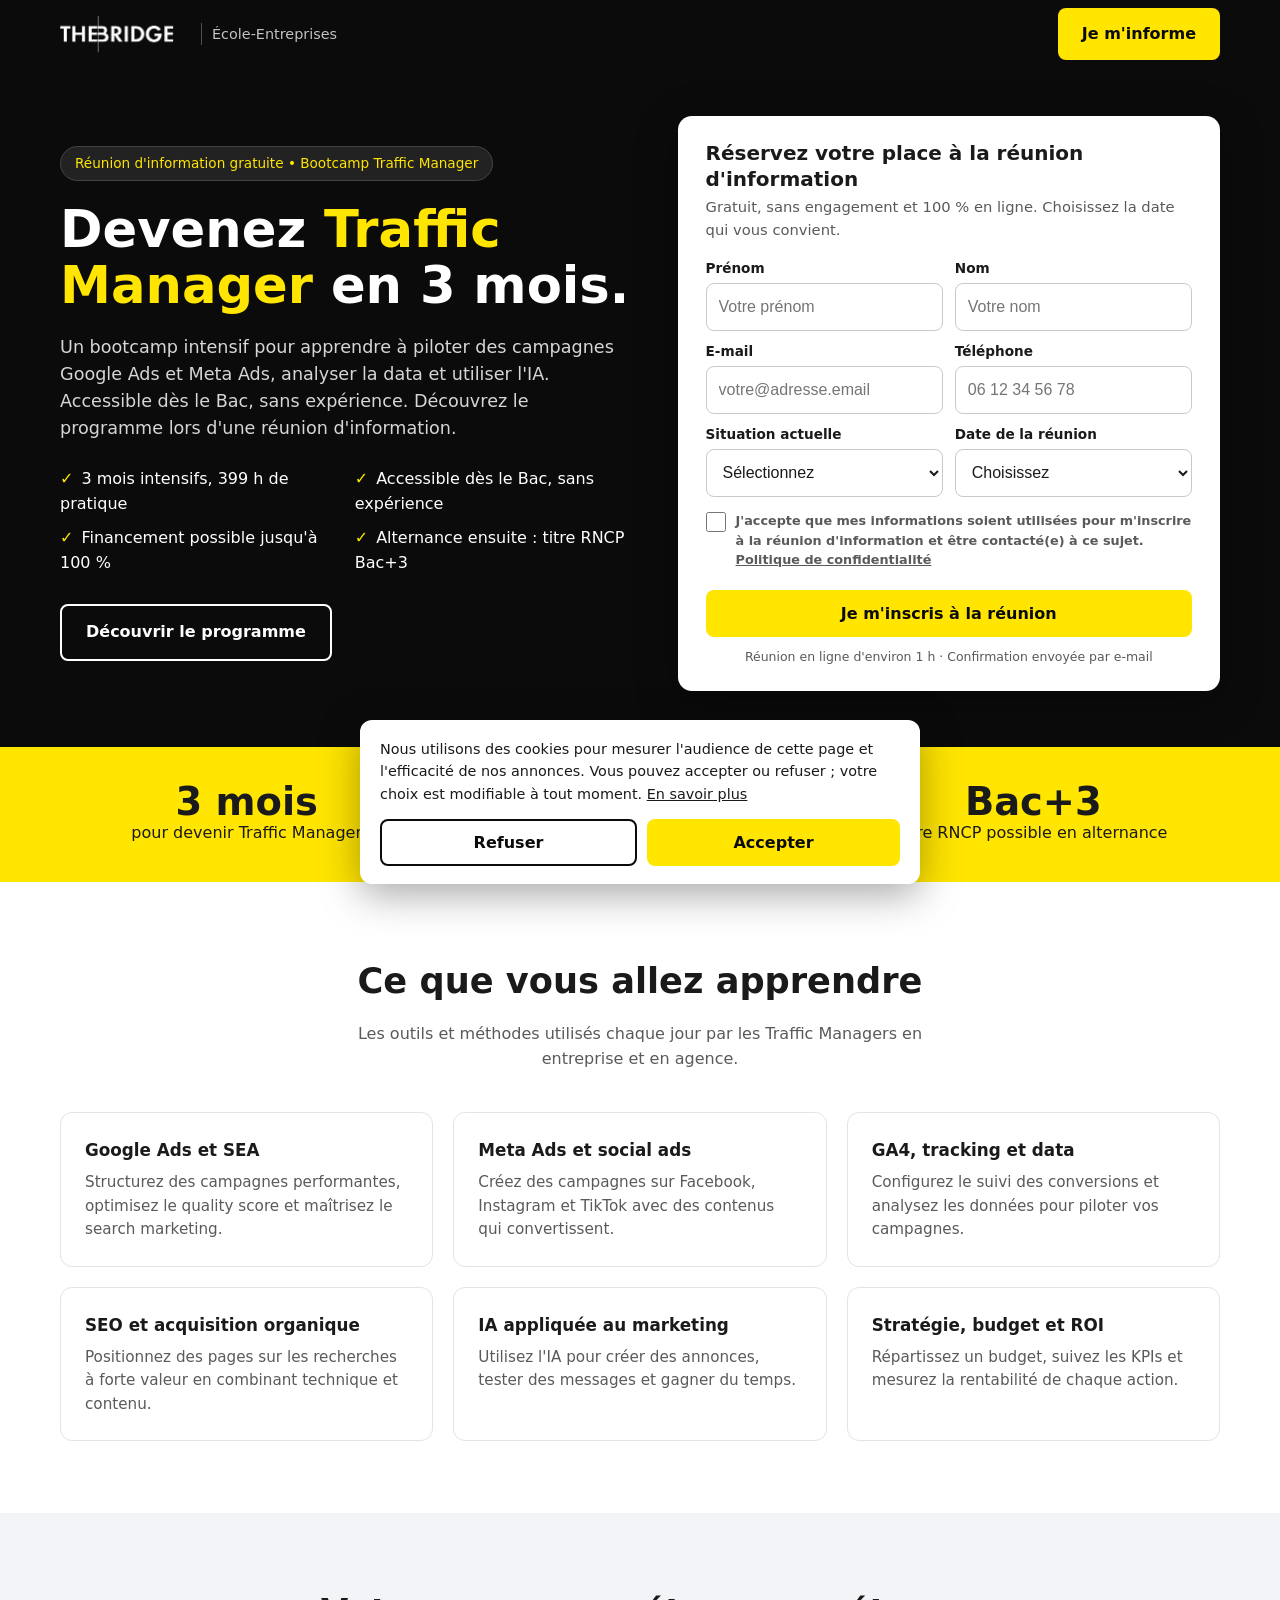
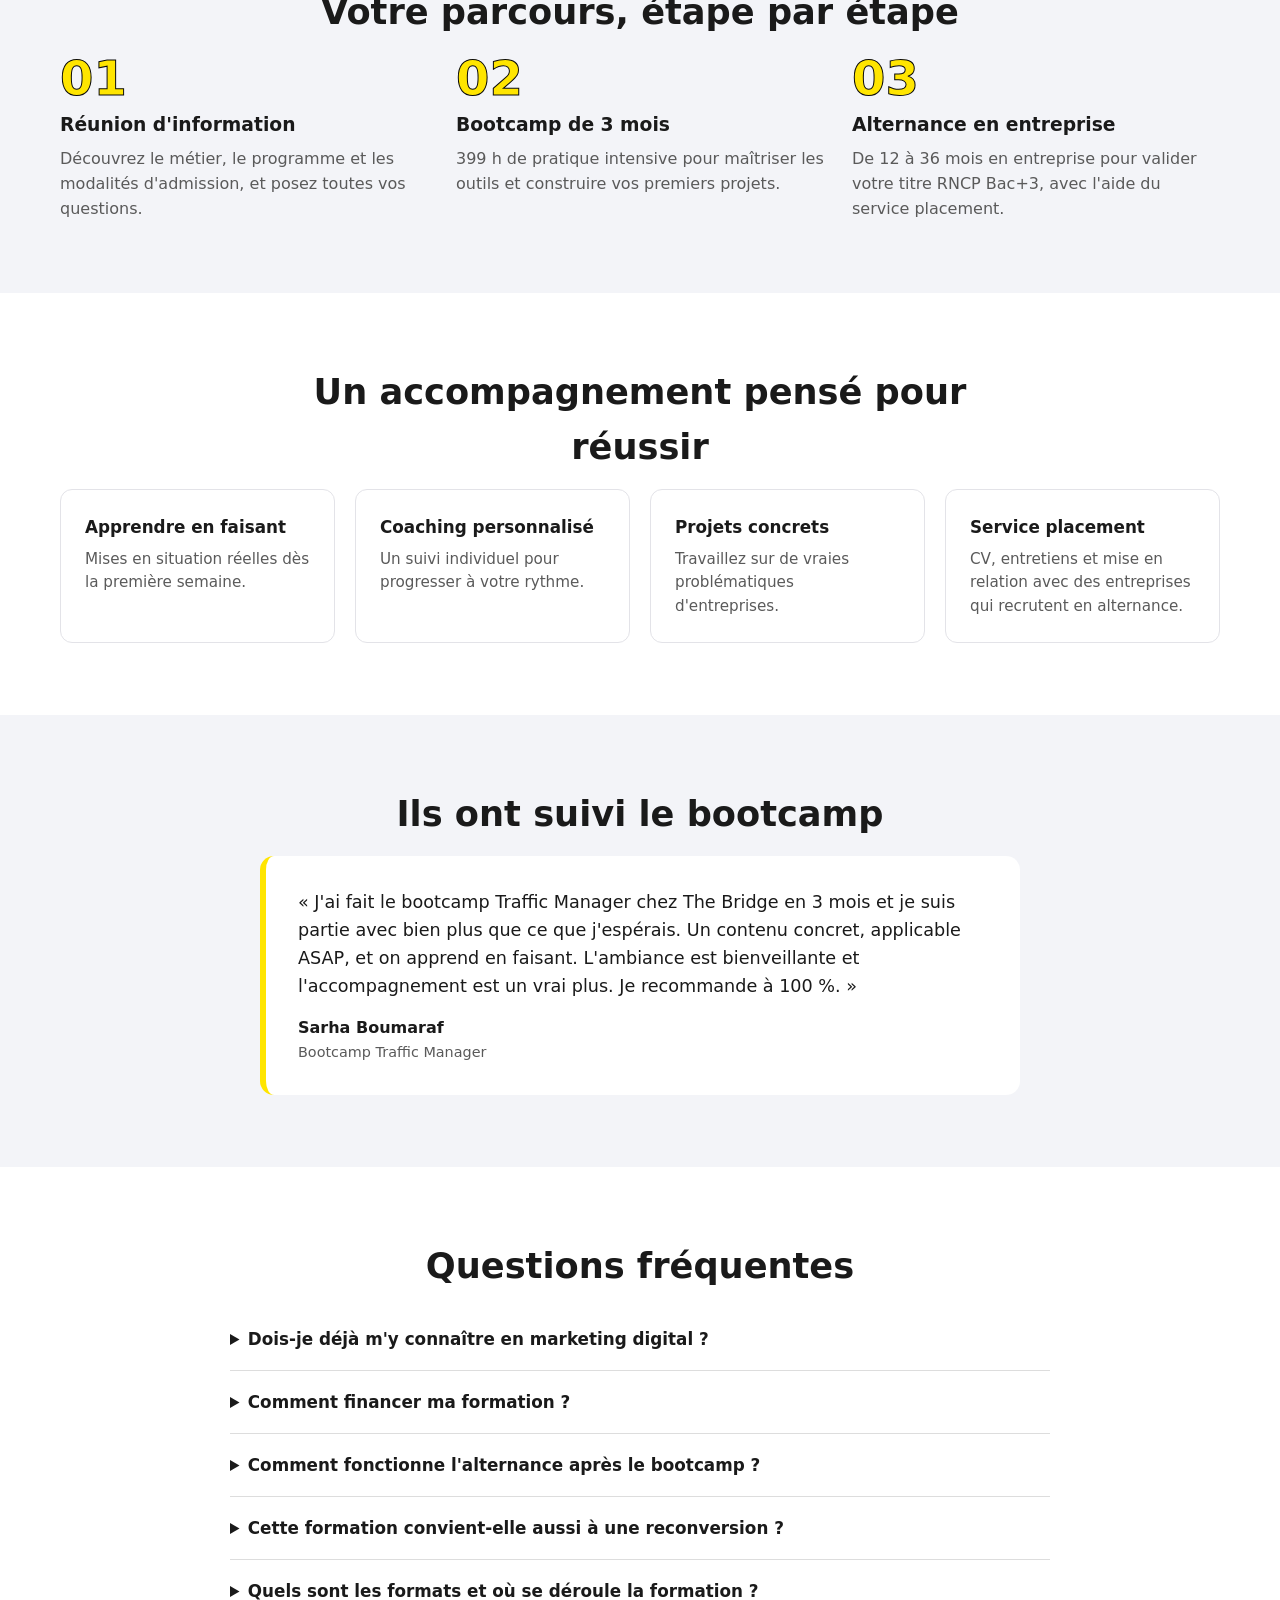
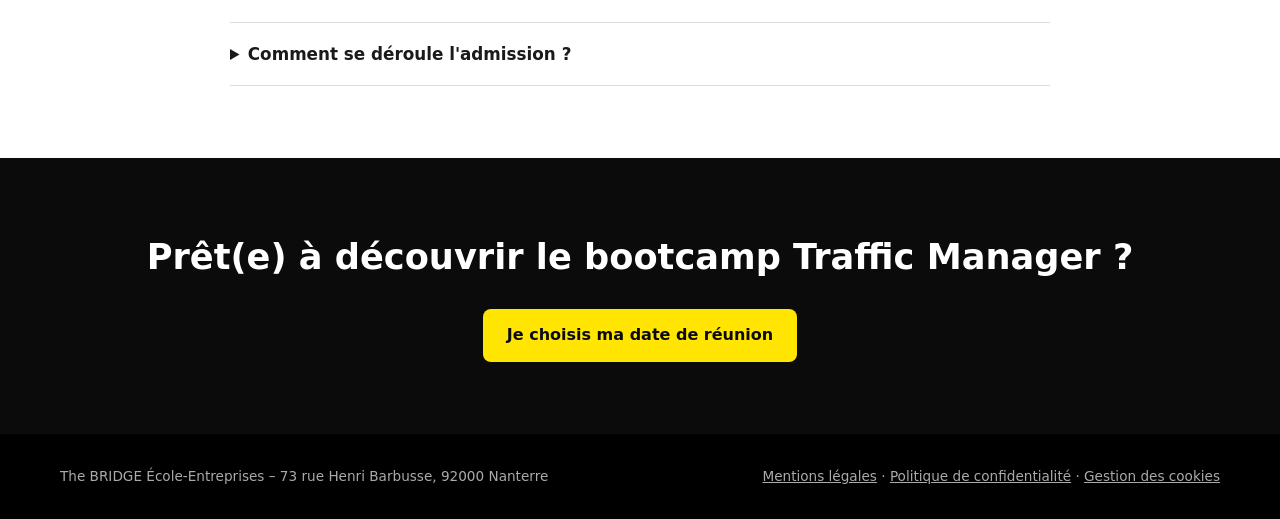
==== commit 38e7b74b: "Dates de réunion : mercredis 16h30 en ligne (rythme officiel de l'école) Co-Authored-By: Claude Opus" ====
--- a/index.html
+++ b/index.html
@@ -40,7 +40,7 @@
     <div class="card" id="inscription">
       <div id="formBloc">
         <h2>Réservez votre place à la réunion d'information</h2>
-        <p class="sub">Gratuit et sans engagement. Choisissez la date qui vous convient.</p>
+        <p class="sub">Gratuit, sans engagement et 100 % en ligne. Choisissez la date qui vous convient.</p>
         <form id="form" novalidate>
           <div class="row">
             <div><label for="prenom">Prénom</label><input id="prenom" name="prenom" required autocomplete="given-name" placeholder="Votre prénom"></div>
@@ -62,18 +62,17 @@
                 <option value="autre">Autre</option>
               </select></div>
             <div><label for="date">Date de la réunion</label>
-              <!-- Dates proposées, à valider avec l'école -->
+              <!-- Rythme officiel de l'école : réunions en ligne tous les mercredis à 16h30 (dates à confirmer avec l'équipe commerciale) -->
               <select id="date" name="date" required>
                 <option value="">Choisissez</option>
-                <option value="2026-10-13 18:30">Mardi 13 oct. – 18h30</option>
-                <option value="2026-10-17 10:00">Samedi 17 oct. – 10h00</option>
-                <option value="2026-10-22 12:30">Jeudi 22 oct. – 12h30</option>
-                <option value="2026-10-27 18:30">Mardi 27 oct. – 18h30</option>
-                <option value="2026-11-04 18:30">Mercredi 4 nov. – 18h30</option>
-                <option value="2026-11-07 10:00">Samedi 7 nov. – 10h00</option>
+                <option value="2026-10-14 16:30">Mercredi 14 oct. – 16h30</option>
+                <option value="2026-10-21 16:30">Mercredi 21 oct. – 16h30</option>
+                <option value="2026-10-28 16:30">Mercredi 28 oct. – 16h30</option>
+                <option value="2026-11-04 16:30">Mercredi 4 nov. – 16h30</option>
+                <option value="2026-11-18 16:30">Mercredi 18 nov. – 16h30</option>
               </select></div>
           </div>
-          <label class="check"><input type="checkbox" id="rgpd" name="rgpd" required> <span>J'accepte que mes informations soient utilisées pour m'inscrire à la réunion d'information et être contacté(e) à ce sujet. <a href="confidentialite.html" target="_blank">Politique de confidentialité</a></span></label>
+          <label class="check"><input type="checkbox" id="rgpd" name="rgpd" required> <span>J'accepte que mes informations soient utilisées pour m'inscrire à la réunion d'information et être contacté(e) à ce sujet. <a href="confidentialite.html">Politique de confidentialité</a></span></label>
           <!-- Source du lead (remplis automatiquement depuis l'URL par script.js) -->
           <input type="hidden" name="utm_source">
           <input type="hidden" name="utm_medium">
@@ -83,7 +82,7 @@
           <input type="hidden" name="gclid">
           <p class="erreur" id="formErreur" role="alert"></p>
           <button class="btn" type="submit">Je m'inscris à la réunion</button>
-          <p class="mini">Réunion d'environ 1 h · Confirmation envoyée par e-mail</p>
+          <p class="mini">Réunion en ligne d'environ 1 h · Confirmation envoyée par e-mail</p>
         </form>
       </div>
     </div>
--- a/style.css
+++ b/style.css
@@ -86,6 +86,8 @@
 /* Pages légales */
 .legal{padding:48px 0 72px}
 .legal .wrap{max-width:820px}
+.legal .retour{margin-bottom:20px}
+.legal .retour a{font-weight:600;text-decoration:none}
 .legal h1{font-size:clamp(1.8rem,4vw,2.4rem);margin-bottom:24px}
 .legal h2{font-size:1.2rem;margin:28px 0 8px}
 .legal p,.legal li{color:var(--doux);margin-bottom:8px}
